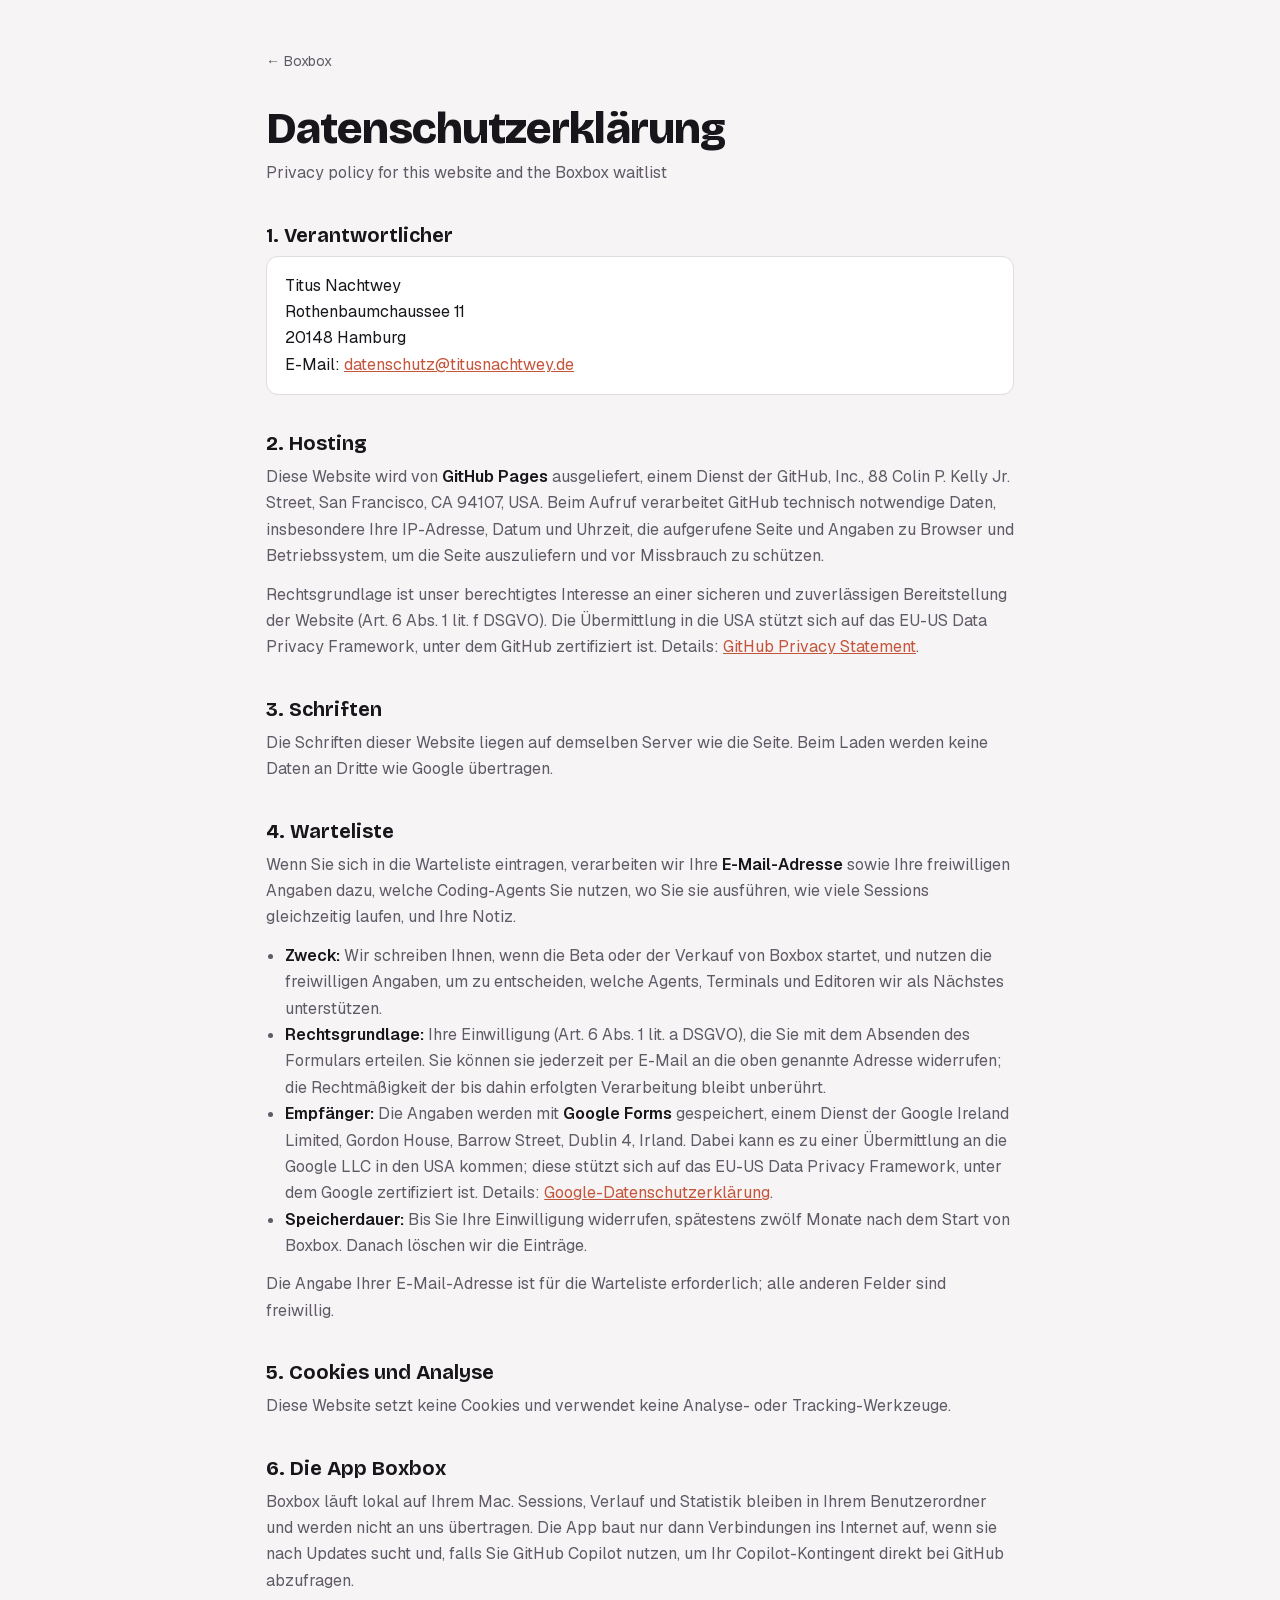
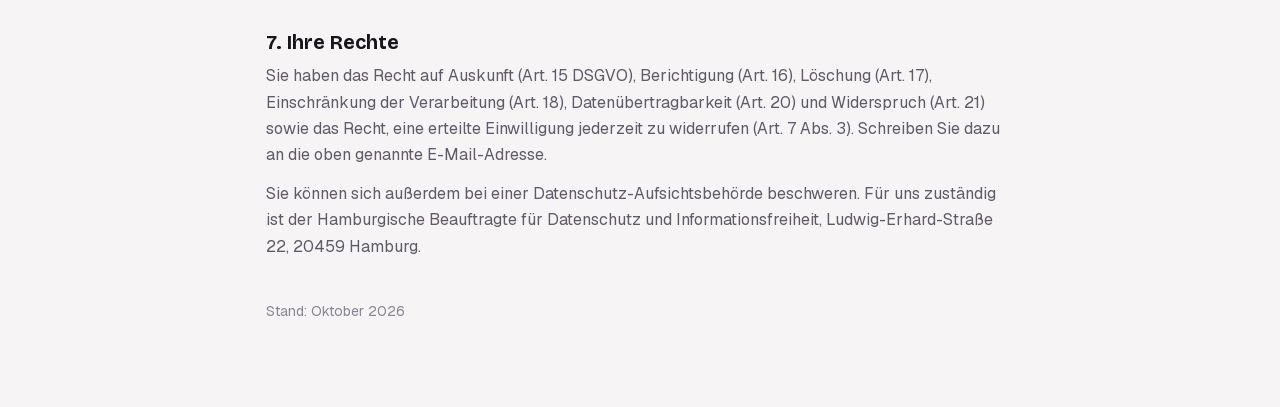
==== datenschutz.html @ cff2c016 "Deploy 8ee4379" ====
<!doctype html>
<html lang="de">
<head>
<meta charset="utf-8">
<meta name="viewport" content="width=device-width, initial-scale=1, viewport-fit=cover">
<title>Datenschutz · Boxbox</title>
<meta name="robots" content="noindex">
<link rel="stylesheet" href="fonts/fonts.css">
<link rel="stylesheet" href="legal.css">
</head>
<body>
<main>
  <a class="back" href="./">← Boxbox</a>
  <h1>Datenschutzerklärung</h1>
  <p class="sub">Privacy policy for this website and the Boxbox waitlist</p>

  <h2>1. Verantwortlicher</h2>
  <address>
    Titus Nachtwey<br>
    Rothenbaumchaussee 11<br>
    20148 Hamburg<br>
    E-Mail: <a href="mailto:datenschutz@titusnachtwey.de">datenschutz@titusnachtwey.de</a>
  </address>

  <h2>2. Hosting</h2>
  <p>Diese Website wird von <strong>GitHub Pages</strong> ausgeliefert, einem Dienst der GitHub, Inc., 88 Colin P. Kelly Jr. Street, San Francisco, CA 94107, USA. Beim Aufruf verarbeitet GitHub technisch notwendige Daten, insbesondere Ihre IP-Adresse, Datum und Uhrzeit, die aufgerufene Seite und Angaben zu Browser und Betriebssystem, um die Seite auszuliefern und vor Missbrauch zu schützen.</p>
  <p>Rechtsgrundlage ist unser berechtigtes Interesse an einer sicheren und zuverlässigen Bereitstellung der Website (Art. 6 Abs. 1 lit. f DSGVO). Die Übermittlung in die USA stützt sich auf das EU-US Data Privacy Framework, unter dem GitHub zertifiziert ist. Details: <a href="https://docs.github.com/site-policy/privacy-policies/github-general-privacy-statement">GitHub Privacy Statement</a>.</p>

  <h2>3. Schriften</h2>
  <p>Die Schriften dieser Website liegen auf demselben Server wie die Seite. Beim Laden werden keine Daten an Dritte wie Google übertragen.</p>

  <h2>4. Warteliste</h2>
  <p>Wenn Sie sich in die Warteliste eintragen, verarbeiten wir Ihre <strong>E-Mail-Adresse</strong> sowie Ihre freiwilligen Angaben dazu, welche Coding-Agents Sie nutzen, wo Sie sie ausführen, wie viele Sessions gleichzeitig laufen, und Ihre Notiz.</p>
  <ul>
    <li><strong>Zweck:</strong> Wir schreiben Ihnen, wenn die Beta oder der Verkauf von Boxbox startet, und nutzen die freiwilligen Angaben, um zu entscheiden, welche Agents, Terminals und Editoren wir als Nächstes unterstützen.</li>
    <li><strong>Rechtsgrundlage:</strong> Ihre Einwilligung (Art. 6 Abs. 1 lit. a DSGVO), die Sie mit dem Absenden des Formulars erteilen. Sie können sie jederzeit per E-Mail an die oben genannte Adresse widerrufen; die Rechtmäßigkeit der bis dahin erfolgten Verarbeitung bleibt unberührt.</li>
    <li><strong>Empfänger:</strong> Die Angaben werden mit <strong>Google Forms</strong> gespeichert, einem Dienst der Google Ireland Limited, Gordon House, Barrow Street, Dublin 4, Irland. Dabei kann es zu einer Übermittlung an die Google LLC in den USA kommen; diese stützt sich auf das EU-US Data Privacy Framework, unter dem Google zertifiziert ist. Details: <a href="https://policies.google.com/privacy">Google-Datenschutzerklärung</a>.</li>
    <li><strong>Speicherdauer:</strong> Bis Sie Ihre Einwilligung widerrufen, spätestens zwölf Monate nach dem Start von Boxbox. Danach löschen wir die Einträge.</li>
  </ul>
  <p>Die Angabe Ihrer E-Mail-Adresse ist für die Warteliste erforderlich; alle anderen Felder sind freiwillig.</p>

  <h2>5. Cookies und Analyse</h2>
  <p>Diese Website setzt keine Cookies und verwendet keine Analyse- oder Tracking-Werkzeuge.</p>

  <h2>6. Die App Boxbox</h2>
  <p>Boxbox läuft lokal auf Ihrem Mac. Sessions, Verlauf und Statistik bleiben in Ihrem Benutzerordner und werden nicht an uns übertragen. Die App baut nur dann Verbindungen ins Internet auf, wenn sie nach Updates sucht und, falls Sie GitHub Copilot nutzen, um Ihr Copilot-Kontingent direkt bei GitHub abzufragen.</p>

  <h2>7. Ihre Rechte</h2>
  <p>Sie haben das Recht auf Auskunft (Art. 15 DSGVO), Berichtigung (Art. 16), Löschung (Art. 17), Einschränkung der Verarbeitung (Art. 18), Datenübertragbarkeit (Art. 20) und Widerspruch (Art. 21) sowie das Recht, eine erteilte Einwilligung jederzeit zu widerrufen (Art. 7 Abs. 3). Schreiben Sie dazu an die oben genannte E-Mail-Adresse.</p>
  <p>Sie können sich außerdem bei einer Datenschutz-Aufsichtsbehörde beschweren. Für uns zuständig ist der Hamburgische Beauftragte für Datenschutz und Informationsfreiheit, Ludwig-Erhard-Straße 22, 20459 Hamburg.</p>

  <p class="stand">Stand: Oktober 2026</p>
</main>
</body>
</html>
---- fonts/fonts.css ----
/* latin-ext */
@font-face {
  font-family: 'Bricolage Grotesque';
  font-style: normal;
  font-weight: 500;
  font-stretch: 100%;
  font-display: swap;
  src: url(10d6a582947e.woff2) format('woff2');
  unicode-range: U+0100-02BA, U+02BD-02C5, U+02C7-02CC, U+02CE-02D7, U+02DD-02FF, U+0304, U+0308, U+0329, U+1D00-1DBF, U+1E00-1E9F, U+1EF2-1EFF, U+2020, U+20A0-20AB, U+20AD-20C4, U+2113, U+2C60-2C7F, U+A720-A7FF;
}
/* latin */
@font-face {
  font-family: 'Bricolage Grotesque';
  font-style: normal;
  font-weight: 500;
  font-stretch: 100%;
  font-display: swap;
  src: url(3b58e8bdf772.woff2) format('woff2');
  unicode-range: U+0000-00FF, U+0131, U+0152-0153, U+02BB-02BC, U+02C6, U+02DA, U+02DC, U+0304, U+0308, U+0329, U+2000-206F, U+20AC, U+2122, U+2191, U+2193, U+2212, U+2215, U+FEFF, U+FFFD;
}
/* latin-ext */
@font-face {
  font-family: 'Bricolage Grotesque';
  font-style: normal;
  font-weight: 700;
  font-stretch: 100%;
  font-display: swap;
  src: url(10d6a582947e.woff2) format('woff2');
  unicode-range: U+0100-02BA, U+02BD-02C5, U+02C7-02CC, U+02CE-02D7, U+02DD-02FF, U+0304, U+0308, U+0329, U+1D00-1DBF, U+1E00-1E9F, U+1EF2-1EFF, U+2020, U+20A0-20AB, U+20AD-20C4, U+2113, U+2C60-2C7F, U+A720-A7FF;
}
/* latin */
@font-face {
  font-family: 'Bricolage Grotesque';
  font-style: normal;
  font-weight: 700;
  font-stretch: 100%;
  font-display: swap;
  src: url(3b58e8bdf772.woff2) format('woff2');
  unicode-range: U+0000-00FF, U+0131, U+0152-0153, U+02BB-02BC, U+02C6, U+02DA, U+02DC, U+0304, U+0308, U+0329, U+2000-206F, U+20AC, U+2122, U+2191, U+2193, U+2212, U+2215, U+FEFF, U+FFFD;
}
/* latin-ext */
@font-face {
  font-family: 'Bricolage Grotesque';
  font-style: normal;
  font-weight: 800;
  font-stretch: 100%;
  font-display: swap;
  src: url(10d6a582947e.woff2) format('woff2');
  unicode-range: U+0100-02BA, U+02BD-02C5, U+02C7-02CC, U+02CE-02D7, U+02DD-02FF, U+0304, U+0308, U+0329, U+1D00-1DBF, U+1E00-1E9F, U+1EF2-1EFF, U+2020, U+20A0-20AB, U+20AD-20C4, U+2113, U+2C60-2C7F, U+A720-A7FF;
}
/* latin */
@font-face {
  font-family: 'Bricolage Grotesque';
  font-style: normal;
  font-weight: 800;
  font-stretch: 100%;
  font-display: swap;
  src: url(3b58e8bdf772.woff2) format('woff2');
  unicode-range: U+0000-00FF, U+0131, U+0152-0153, U+02BB-02BC, U+02C6, U+02DA, U+02DC, U+0304, U+0308, U+0329, U+2000-206F, U+20AC, U+2122, U+2191, U+2193, U+2212, U+2215, U+FEFF, U+FFFD;
}
/* latin-ext */
@font-face {
  font-family: 'Geist';
  font-style: normal;
  font-weight: 400;
  font-display: swap;
  src: url(e6da4874bc09.woff2) format('woff2');
  unicode-range: U+0100-02BA, U+02BD-02C5, U+02C7-02CC, U+02CE-02D7, U+02DD-02FF, U+0304, U+0308, U+0329, U+1D00-1DBF, U+1E00-1E9F, U+1EF2-1EFF, U+2020, U+20A0-20AB, U+20AD-20C4, U+2113, U+2C60-2C7F, U+A720-A7FF;
}
/* latin */
@font-face {
  font-family: 'Geist';
  font-style: normal;
  font-weight: 400;
  font-display: swap;
  src: url(edc7ad59a4fc.woff2) format('woff2');
  unicode-range: U+0000-00FF, U+0131, U+0152-0153, U+02BB-02BC, U+02C6, U+02DA, U+02DC, U+0304, U+0308, U+0329, U+2000-206F, U+20AC, U+2122, U+2191, U+2193, U+2212, U+2215, U+FEFF, U+FFFD;
}
/* latin-ext */
@font-face {
  font-family: 'Geist';
  font-style: normal;
  font-weight: 500;
  font-display: swap;
  src: url(e6da4874bc09.woff2) format('woff2');
  unicode-range: U+0100-02BA, U+02BD-02C5, U+02C7-02CC, U+02CE-02D7, U+02DD-02FF, U+0304, U+0308, U+0329, U+1D00-1DBF, U+1E00-1E9F, U+1EF2-1EFF, U+2020, U+20A0-20AB, U+20AD-20C4, U+2113, U+2C60-2C7F, U+A720-A7FF;
}
/* latin */
@font-face {
  font-family: 'Geist';
  font-style: normal;
  font-weight: 500;
  font-display: swap;
  src: url(edc7ad59a4fc.woff2) format('woff2');
  unicode-range: U+0000-00FF, U+0131, U+0152-0153, U+02BB-02BC, U+02C6, U+02DA, U+02DC, U+0304, U+0308, U+0329, U+2000-206F, U+20AC, U+2122, U+2191, U+2193, U+2212, U+2215, U+FEFF, U+FFFD;
}
/* latin-ext */
@font-face {
  font-family: 'Geist';
  font-style: normal;
  font-weight: 600;
  font-display: swap;
  src: url(e6da4874bc09.woff2) format('woff2');
  unicode-range: U+0100-02BA, U+02BD-02C5, U+02C7-02CC, U+02CE-02D7, U+02DD-02FF, U+0304, U+0308, U+0329, U+1D00-1DBF, U+1E00-1E9F, U+1EF2-1EFF, U+2020, U+20A0-20AB, U+20AD-20C4, U+2113, U+2C60-2C7F, U+A720-A7FF;
}
/* latin */
@font-face {
  font-family: 'Geist';
  font-style: normal;
  font-weight: 600;
  font-display: swap;
  src: url(edc7ad59a4fc.woff2) format('woff2');
  unicode-range: U+0000-00FF, U+0131, U+0152-0153, U+02BB-02BC, U+02C6, U+02DA, U+02DC, U+0304, U+0308, U+0329, U+2000-206F, U+20AC, U+2122, U+2191, U+2193, U+2212, U+2215, U+FEFF, U+FFFD;
}
/* latin-ext */
@font-face {
  font-family: 'Geist Mono';
  font-style: normal;
  font-weight: 400;
  font-display: swap;
  src: url(afda9bccb242.woff2) format('woff2');
  unicode-range: U+0100-02BA, U+02BD-02C5, U+02C7-02CC, U+02CE-02D7, U+02DD-02FF, U+0304, U+0308, U+0329, U+1D00-1DBF, U+1E00-1E9F, U+1EF2-1EFF, U+2020, U+20A0-20AB, U+20AD-20C4, U+2113, U+2C60-2C7F, U+A720-A7FF;
}
/* latin */
@font-face {
  font-family: 'Geist Mono';
  font-style: normal;
  font-weight: 400;
  font-display: swap;
  src: url(01c0aaee1ceb.woff2) format('woff2');
  unicode-range: U+0000-00FF, U+0131, U+0152-0153, U+02BB-02BC, U+02C6, U+02DA, U+02DC, U+0304, U+0308, U+0329, U+2000-206F, U+20AC, U+2122, U+2191, U+2193, U+2212, U+2215, U+FEFF, U+FFFD;
}
/* latin-ext */
@font-face {
  font-family: 'Geist Mono';
  font-style: normal;
  font-weight: 500;
  font-display: swap;
  src: url(afda9bccb242.woff2) format('woff2');
  unicode-range: U+0100-02BA, U+02BD-02C5, U+02C7-02CC, U+02CE-02D7, U+02DD-02FF, U+0304, U+0308, U+0329, U+1D00-1DBF, U+1E00-1E9F, U+1EF2-1EFF, U+2020, U+20A0-20AB, U+20AD-20C4, U+2113, U+2C60-2C7F, U+A720-A7FF;
}
/* latin */
@font-face {
  font-family: 'Geist Mono';
  font-style: normal;
  font-weight: 500;
  font-display: swap;
  src: url(01c0aaee1ceb.woff2) format('woff2');
  unicode-range: U+0000-00FF, U+0131, U+0152-0153, U+02BB-02BC, U+02C6, U+02DA, U+02DC, U+0304, U+0308, U+0329, U+2000-206F, U+20AC, U+2122, U+2191, U+2193, U+2212, U+2215, U+FEFF, U+FFFD;
}
---- legal.css ----
/* Rechtstexte: dieselben Farben und Schriften wie die Landingpage, nur ruhiger. */
:root {
  color-scheme: dark;
  --ink: #0E0D10;
  --raised: #17151A;
  --line: #2B2830;
  --text: #F3F1F2;
  --muted: #9C97A1;
  --faint: #6A6570;
  --coral: #E8836A;
  --display: "Bricolage Grotesque", "Avenir Next", "Helvetica Neue", Arial, sans-serif;
  --body: "Geist", -apple-system, BlinkMacSystemFont, "Helvetica Neue", Arial, sans-serif;
}
@media (prefers-color-scheme: light) {
  :root:not([data-theme="dark"]) {
    color-scheme: light;
    --ink: #F6F4F5; --raised: #FFFFFF; --line: #E0DBDE; --text: #18161B; --muted: #5F5A65; --faint: #8A8590; --coral: #C4553A;
  }
}
:root[data-theme="light"] {
  color-scheme: light;
  --ink: #F6F4F5; --raised: #FFFFFF; --line: #E0DBDE; --text: #18161B; --muted: #5F5A65; --faint: #8A8590; --coral: #C4553A;
}
* { box-sizing: border-box; }
body { margin: 0; background: var(--ink); color: var(--text); font: 400 16px/1.65 var(--body); padding-inline: 20px; }
main { max-width: 68ch; margin: 0 auto; padding-block: 48px 72px; }
a { color: var(--coral); }
a:focus-visible { outline: 2px solid var(--coral); outline-offset: 2px; border-radius: 4px; }
.back { display: inline-block; margin-bottom: 32px; color: var(--muted); text-decoration: none; font-size: 14px; }
.back:hover { color: var(--text); }
h1 { font: 800 clamp(2rem, 5vw, 2.8rem)/1.05 var(--display); letter-spacing: -0.02em; margin: 0 0 8px; text-wrap: balance; }
.sub { color: var(--muted); margin: 0 0 36px; }
h2 { font: 700 1.25rem/1.25 var(--display); margin: 36px 0 8px; }
p, ul { margin: 0 0 12px; color: var(--muted); }
p strong, li strong { color: var(--text); font-weight: 600; }
ul { padding-left: 1.2em; }
address { font-style: normal; color: var(--text); padding: 16px 18px; border: 1px solid var(--line); border-radius: 12px; background: var(--raised); margin: 0 0 12px; }
.stand { margin-top: 40px; font-size: 14px; color: var(--faint); }
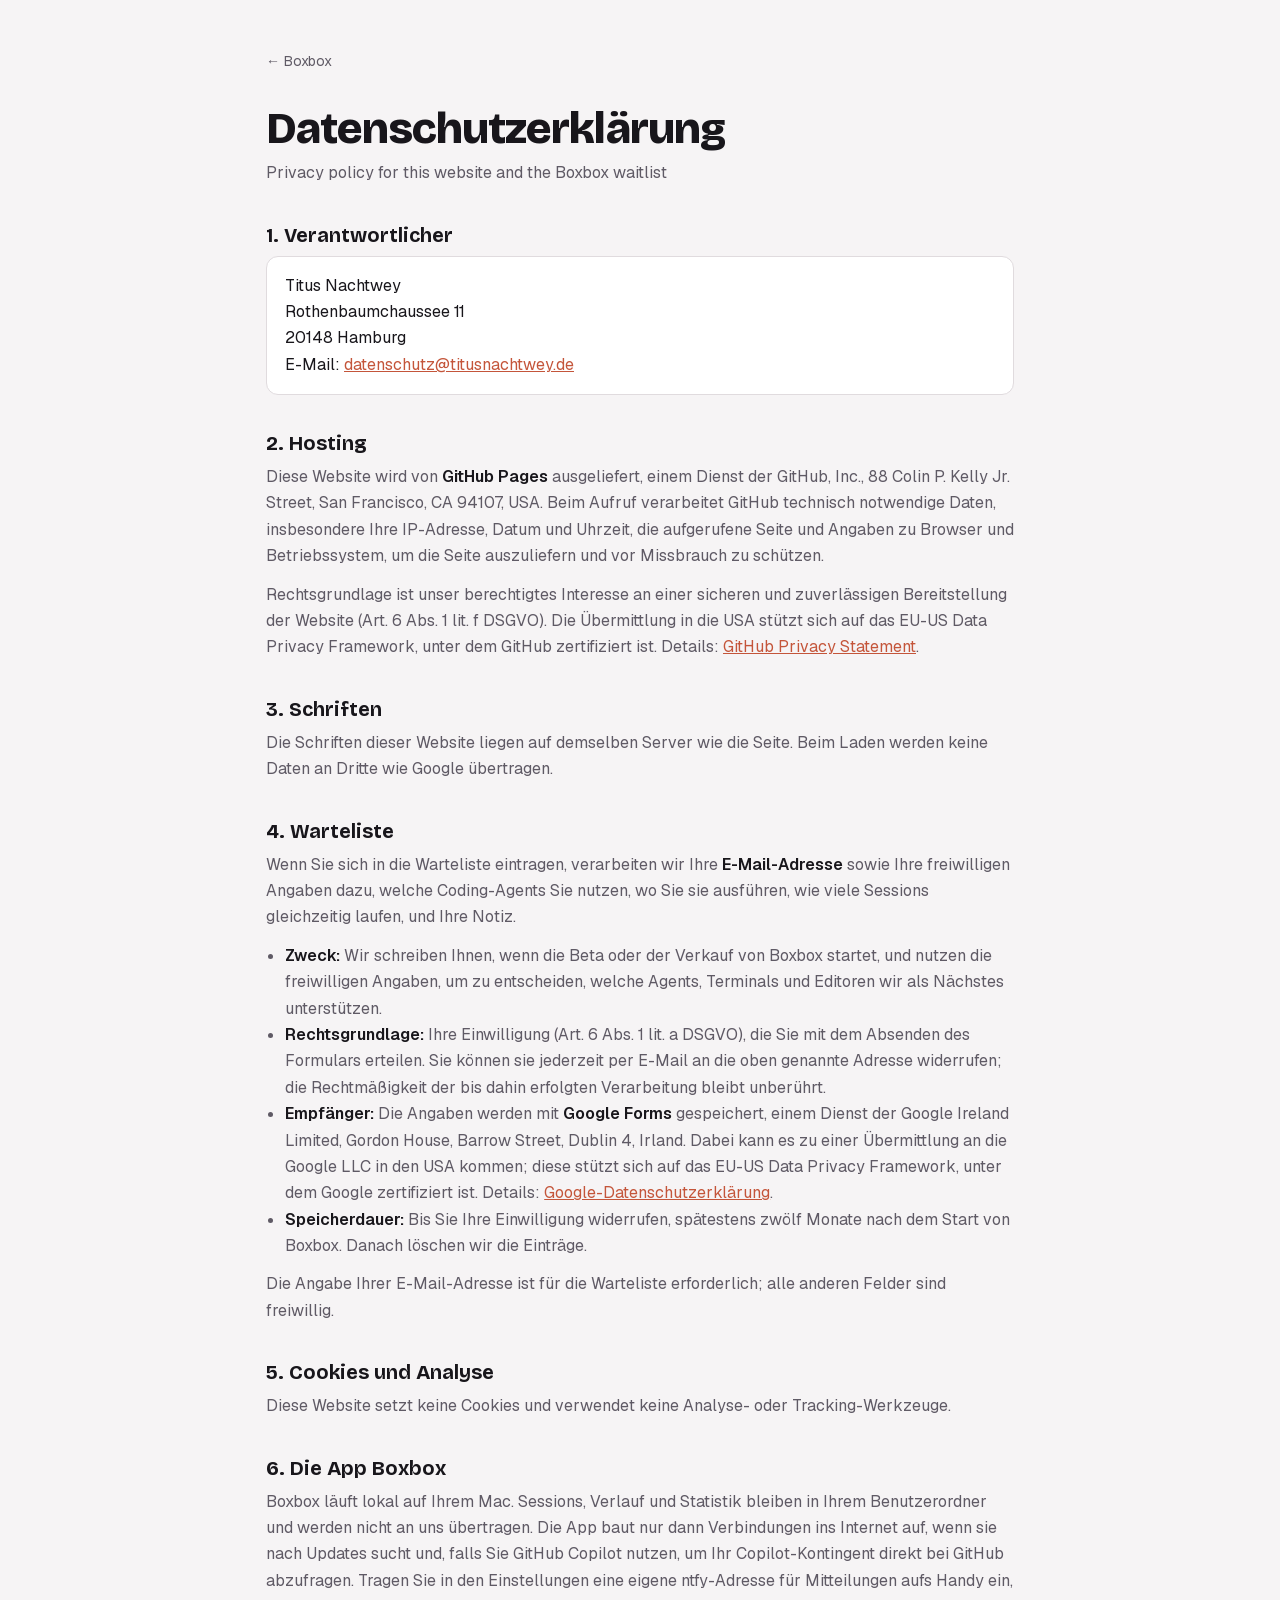
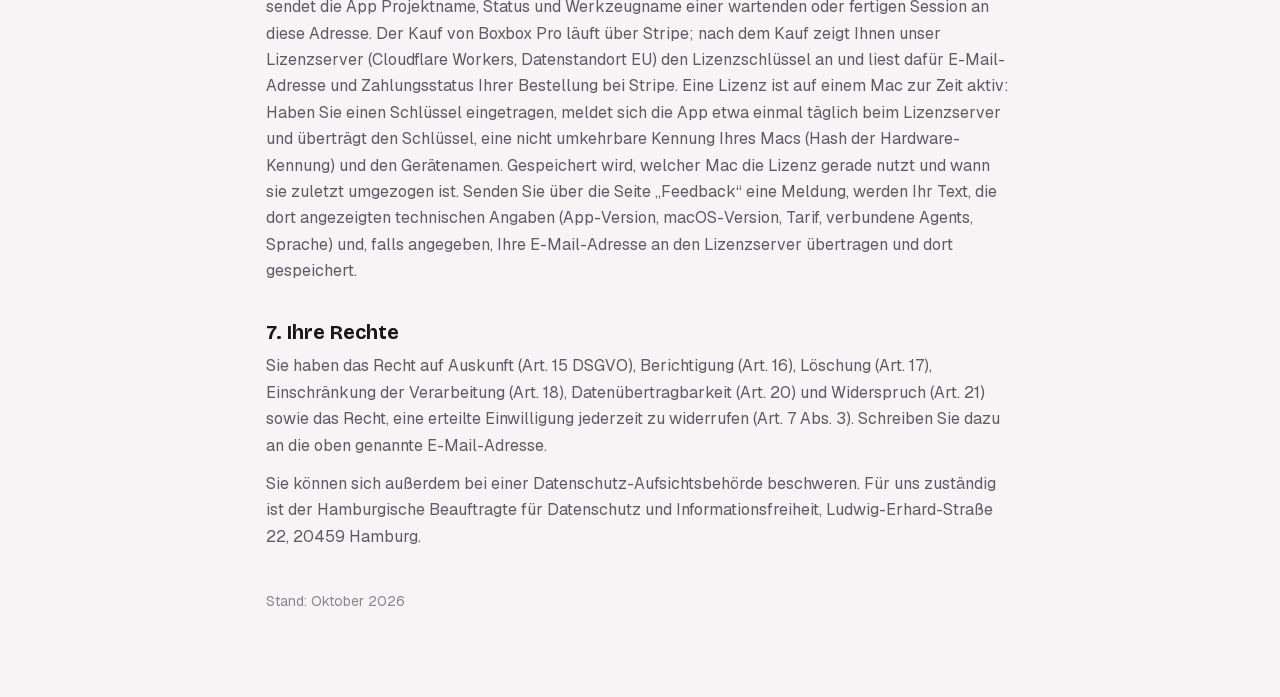
==== commit f0ca5fe9: "Deploy 4e24482" ====
--- a/datenschutz.html
+++ b/datenschutz.html
@@ -43,7 +43,7 @@
   <p>Diese Website setzt keine Cookies und verwendet keine Analyse- oder Tracking-Werkzeuge.</p>
 
   <h2>6. Die App Boxbox</h2>
-  <p>Boxbox läuft lokal auf Ihrem Mac. Sessions, Verlauf und Statistik bleiben in Ihrem Benutzerordner und werden nicht an uns übertragen. Die App baut nur dann Verbindungen ins Internet auf, wenn sie nach Updates sucht und, falls Sie GitHub Copilot nutzen, um Ihr Copilot-Kontingent direkt bei GitHub abzufragen.</p>
+  <p>Boxbox läuft lokal auf Ihrem Mac. Sessions, Verlauf und Statistik bleiben in Ihrem Benutzerordner und werden nicht an uns übertragen. Die App baut nur dann Verbindungen ins Internet auf, wenn sie nach Updates sucht und, falls Sie GitHub Copilot nutzen, um Ihr Copilot-Kontingent direkt bei GitHub abzufragen. Tragen Sie in den Einstellungen eine eigene ntfy-Adresse für Mitteilungen aufs Handy ein, sendet die App Projektname, Status und Werkzeugname einer wartenden oder fertigen Session an diese Adresse. Der Kauf von Boxbox Pro läuft über Stripe; nach dem Kauf zeigt Ihnen unser Lizenzserver (Cloudflare Workers, Datenstandort EU) den Lizenzschlüssel an und liest dafür E-Mail-Adresse und Zahlungsstatus Ihrer Bestellung bei Stripe. Eine Lizenz ist auf einem Mac zur Zeit aktiv: Haben Sie einen Schlüssel eingetragen, meldet sich die App etwa einmal täglich beim Lizenzserver und überträgt den Schlüssel, eine nicht umkehrbare Kennung Ihres Macs (Hash der Hardware-Kennung) und den Gerätenamen. Gespeichert wird, welcher Mac die Lizenz gerade nutzt und wann sie zuletzt umgezogen ist. Senden Sie über die Seite „Feedback“ eine Meldung, werden Ihr Text, die dort angezeigten technischen Angaben (App-Version, macOS-Version, Tarif, verbundene Agents, Sprache) und, falls angegeben, Ihre E-Mail-Adresse an den Lizenzserver übertragen und dort gespeichert.</p>
 
   <h2>7. Ihre Rechte</h2>
   <p>Sie haben das Recht auf Auskunft (Art. 15 DSGVO), Berichtigung (Art. 16), Löschung (Art. 17), Einschränkung der Verarbeitung (Art. 18), Datenübertragbarkeit (Art. 20) und Widerspruch (Art. 21) sowie das Recht, eine erteilte Einwilligung jederzeit zu widerrufen (Art. 7 Abs. 3). Schreiben Sie dazu an die oben genannte E-Mail-Adresse.</p>
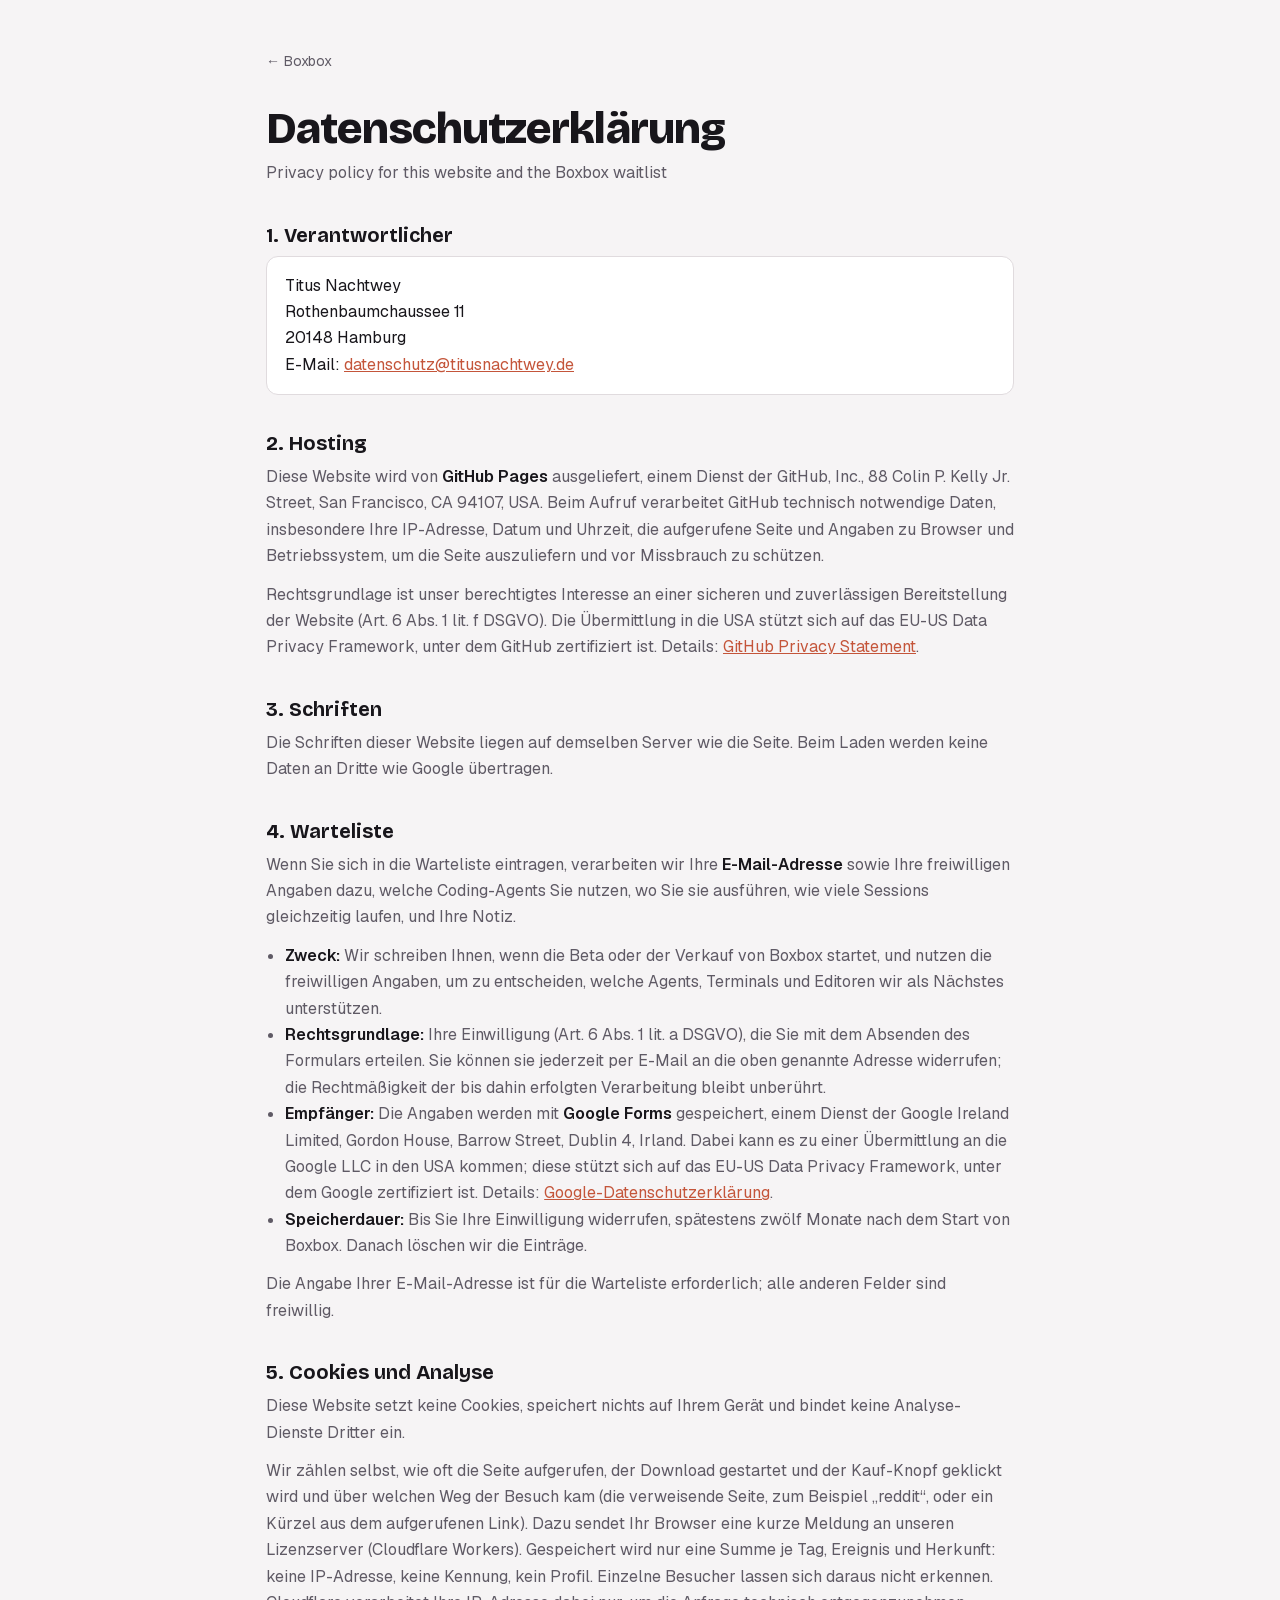
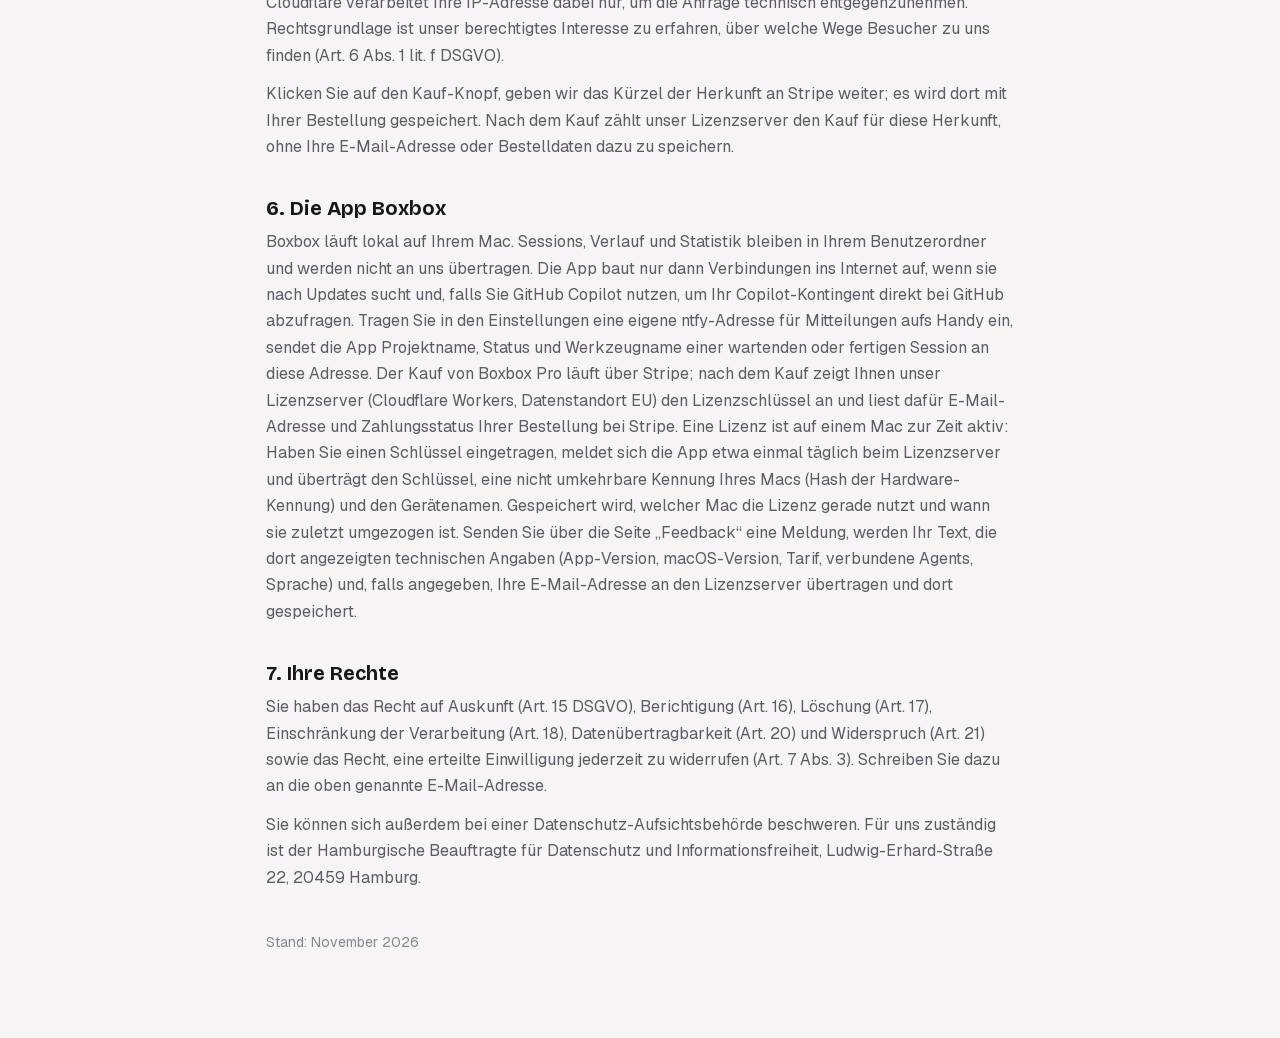
==== commit 50d186c9: "Deploy 4e24482" ====
--- a/datenschutz.html
+++ b/datenschutz.html
@@ -40,7 +40,9 @@
   <p>Die Angabe Ihrer E-Mail-Adresse ist für die Warteliste erforderlich; alle anderen Felder sind freiwillig.</p>
 
   <h2>5. Cookies und Analyse</h2>
-  <p>Diese Website setzt keine Cookies und verwendet keine Analyse- oder Tracking-Werkzeuge.</p>
+  <p>Diese Website setzt keine Cookies, speichert nichts auf Ihrem Gerät und bindet keine Analyse-Dienste Dritter ein.</p>
+  <p>Wir zählen selbst, wie oft die Seite aufgerufen, der Download gestartet und der Kauf-Knopf geklickt wird und über welchen Weg der Besuch kam (die verweisende Seite, zum Beispiel „reddit“, oder ein Kürzel aus dem aufgerufenen Link). Dazu sendet Ihr Browser eine kurze Meldung an unseren Lizenzserver (Cloudflare Workers). Gespeichert wird nur eine Summe je Tag, Ereignis und Herkunft: keine IP-Adresse, keine Kennung, kein Profil. Einzelne Besucher lassen sich daraus nicht erkennen. Cloudflare verarbeitet Ihre IP-Adresse dabei nur, um die Anfrage technisch entgegenzunehmen. Rechtsgrundlage ist unser berechtigtes Interesse zu erfahren, über welche Wege Besucher zu uns finden (Art. 6 Abs. 1 lit. f DSGVO).</p>
+  <p>Klicken Sie auf den Kauf-Knopf, geben wir das Kürzel der Herkunft an Stripe weiter; es wird dort mit Ihrer Bestellung gespeichert. Nach dem Kauf zählt unser Lizenzserver den Kauf für diese Herkunft, ohne Ihre E-Mail-Adresse oder Bestelldaten dazu zu speichern.</p>
 
   <h2>6. Die App Boxbox</h2>
   <p>Boxbox läuft lokal auf Ihrem Mac. Sessions, Verlauf und Statistik bleiben in Ihrem Benutzerordner und werden nicht an uns übertragen. Die App baut nur dann Verbindungen ins Internet auf, wenn sie nach Updates sucht und, falls Sie GitHub Copilot nutzen, um Ihr Copilot-Kontingent direkt bei GitHub abzufragen. Tragen Sie in den Einstellungen eine eigene ntfy-Adresse für Mitteilungen aufs Handy ein, sendet die App Projektname, Status und Werkzeugname einer wartenden oder fertigen Session an diese Adresse. Der Kauf von Boxbox Pro läuft über Stripe; nach dem Kauf zeigt Ihnen unser Lizenzserver (Cloudflare Workers, Datenstandort EU) den Lizenzschlüssel an und liest dafür E-Mail-Adresse und Zahlungsstatus Ihrer Bestellung bei Stripe. Eine Lizenz ist auf einem Mac zur Zeit aktiv: Haben Sie einen Schlüssel eingetragen, meldet sich die App etwa einmal täglich beim Lizenzserver und überträgt den Schlüssel, eine nicht umkehrbare Kennung Ihres Macs (Hash der Hardware-Kennung) und den Gerätenamen. Gespeichert wird, welcher Mac die Lizenz gerade nutzt und wann sie zuletzt umgezogen ist. Senden Sie über die Seite „Feedback“ eine Meldung, werden Ihr Text, die dort angezeigten technischen Angaben (App-Version, macOS-Version, Tarif, verbundene Agents, Sprache) und, falls angegeben, Ihre E-Mail-Adresse an den Lizenzserver übertragen und dort gespeichert.</p>
@@ -49,7 +51,7 @@
   <p>Sie haben das Recht auf Auskunft (Art. 15 DSGVO), Berichtigung (Art. 16), Löschung (Art. 17), Einschränkung der Verarbeitung (Art. 18), Datenübertragbarkeit (Art. 20) und Widerspruch (Art. 21) sowie das Recht, eine erteilte Einwilligung jederzeit zu widerrufen (Art. 7 Abs. 3). Schreiben Sie dazu an die oben genannte E-Mail-Adresse.</p>
   <p>Sie können sich außerdem bei einer Datenschutz-Aufsichtsbehörde beschweren. Für uns zuständig ist der Hamburgische Beauftragte für Datenschutz und Informationsfreiheit, Ludwig-Erhard-Straße 22, 20459 Hamburg.</p>
 
-  <p class="stand">Stand: Oktober 2026</p>
+  <p class="stand">Stand: November 2026</p>
 </main>
 </body>
 </html>
